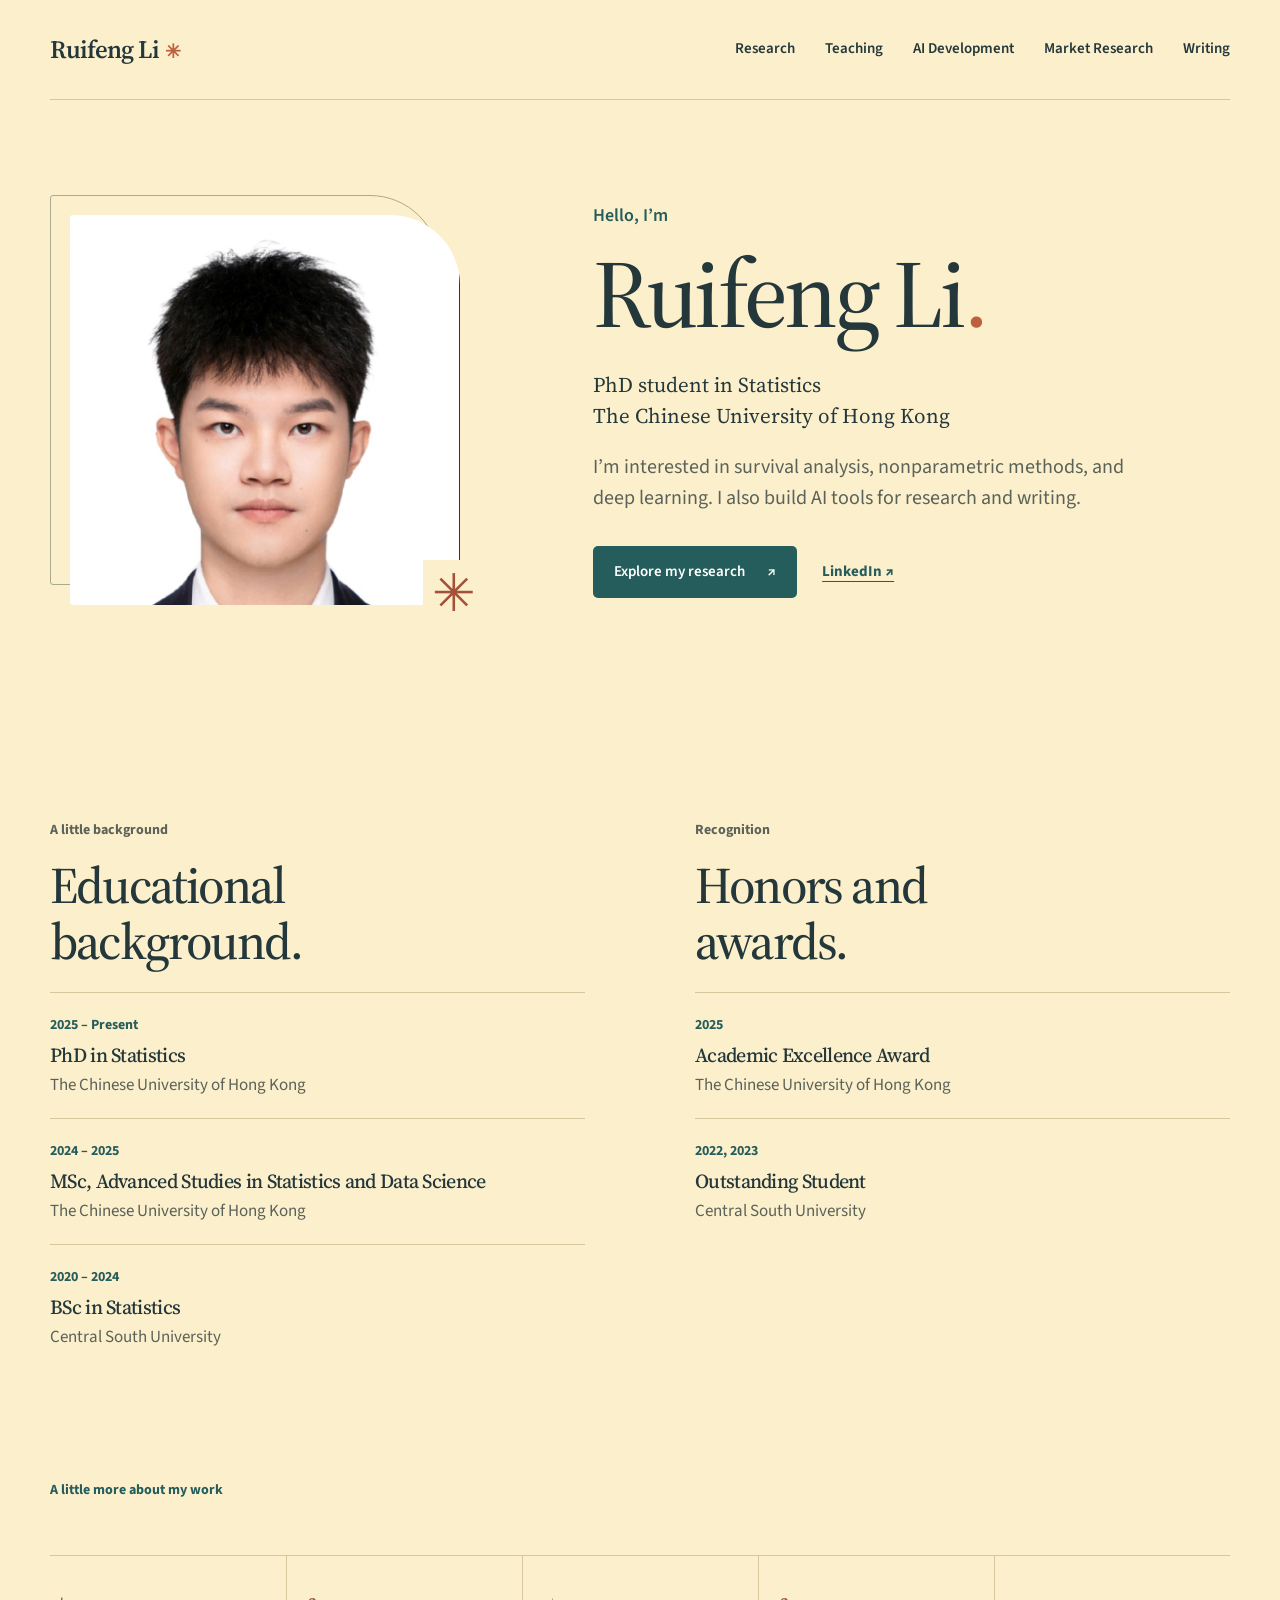
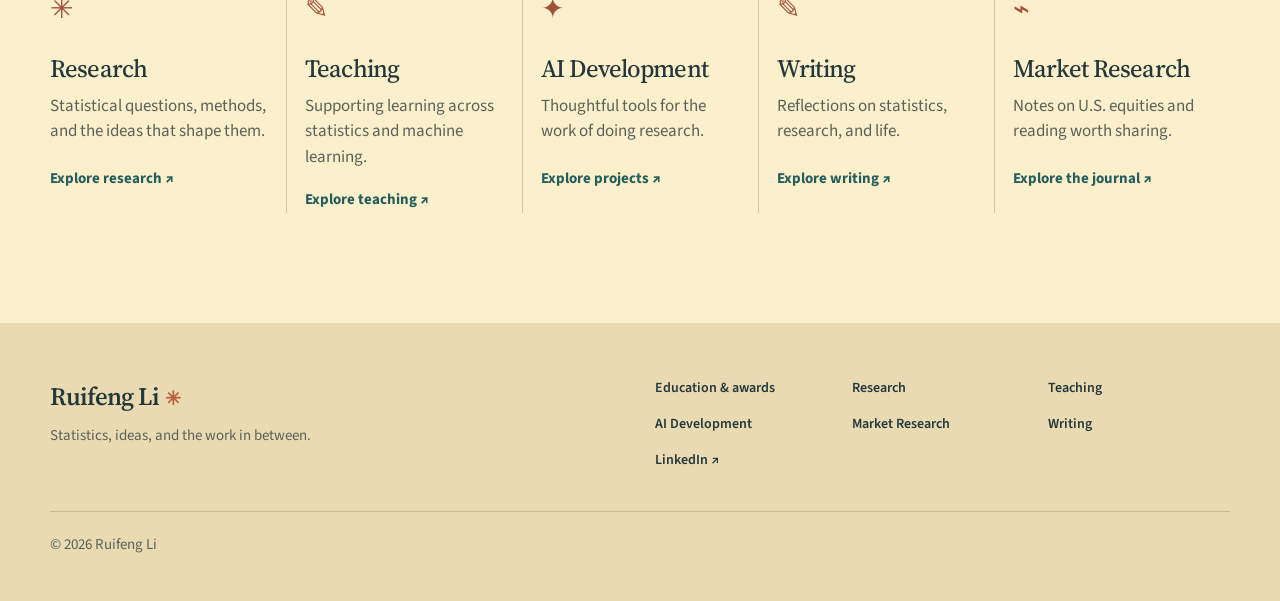
==== index.html @ 7fdffb31 "Publish personal website" ====
<!doctype html><html lang="en"><head><meta charset="utf-8"><meta name="viewport" content="width=device-width,initial-scale=1"><meta name="description" content="Ruifeng Li — statistics research, AI development, teaching, and market research."><title>Home | Ruifeng Li</title><link rel="preconnect" href="https://fonts.googleapis.com"><link rel="preconnect" href="https://fonts.gstatic.com" crossorigin><link href="https://fonts.googleapis.com/css2?family=Source+Sans+3:wght@400;500;600;700&family=Source+Serif+4:opsz,wght@8..60,400;8..60,500;8..60,600&display=swap" rel="stylesheet"><link rel="stylesheet" href="style.css"><script src="app.js" defer></script></head><body><a class="skip" href="#main">Skip to content</a><header class="header wrap"><a class="brand" href="index.html" aria-label="Ruifeng Li, home">Ruifeng Li<span>✳</span></a><button class="menu-toggle" aria-expanded="false" aria-controls="nav">Menu <span>☰</span></button><nav id="nav" aria-label="Main navigation"><a href="research.html">Research</a><a href="teaching.html">Teaching</a><a href="ai-development.html">AI Development</a><a href="market-research.html">Market Research</a><a href="writing.html">Writing</a></nav></header><main id="main"><section class="hero wrap"><div class="portrait-frame"><img src="profile.jpg" alt="Ruifeng Li" class="portrait"><span class="portrait-mark" aria-hidden="true">✳</span></div><div class="intro"><p class="hello">Hello, I’m</p><h1>Ruifeng Li<span class="period">.</span></h1><p class="role">PhD student in Statistics<br>The Chinese University of Hong Kong</p><p class="lede">I’m interested in survival analysis, nonparametric methods, and deep learning. I also build AI tools for research and writing.</p><div class="actions"><a class="button" href="research.html">Explore my research <span>↗</span></a><a class="text-link" href="https://www.linkedin.com/in/ruifeng-li-78461b2b7/">LinkedIn ↗</a></div></div></section>
<section class="wrap closing-grid" id="education"><div><p class="kicker">A little background</p><h2>Educational<br>background.</h2><div class="timeline"><article><span>2025 – Present</span><h3>PhD in Statistics</h3><p>The Chinese University of Hong Kong</p></article><article><span>2024 – 2025</span><h3>MSc, Advanced Studies in Statistics and Data Science</h3><p>The Chinese University of Hong Kong</p></article><article><span>2020 – 2024</span><h3>BSc in Statistics</h3><p>Central South University</p></article></div></div><div><p class="kicker">Recognition</p><h2>Honors and<br>awards.</h2><div class="timeline"><article><span>2025</span><h3>Academic Excellence Award</h3><p>The Chinese University of Hong Kong</p></article><article><span>2022, 2023</span><h3>Outstanding Student</h3><p>Central South University</p></article></div></div></section><section class="pathways wrap"><div class="section-heading"><div><p class="kicker">A little more about my work</p></div></div><div class="paths"><a href="research.html"><span class="path-icon">✳</span><h3>Research</h3><p>Statistical questions, methods, and the ideas that shape them.</p><span class="path-link">Explore research ↗</span></a><a href="teaching.html"><span class="path-icon">✎</span><h3>Teaching</h3><p>Supporting learning across statistics and machine learning.</p><span class="path-link">Explore teaching ↗</span></a><a href="ai-development.html"><span class="path-icon">✦</span><h3>AI Development</h3><p>Thoughtful tools for the work of doing research.</p><span class="path-link">Explore projects ↗</span></a><a href="writing.html"><span class="path-icon">✎</span><h3>Writing</h3><p>Reflections on statistics, research, and life.</p><span class="path-link">Explore writing ↗</span></a><a href="market-research.html"><span class="path-icon">⌁</span><h3>Market Research</h3><p>Notes on U.S. equities and reading worth sharing.</p><span class="path-link">Explore the journal ↗</span></a></div></section>
</main><footer><div class="wrap footer-inner"><div><a class="footer-brand" href="index.html">Ruifeng Li<span>✳</span></a><p>Statistics, ideas, and the work in between.</p></div><div class="footer-links"><a href="index.html#education">Education &amp; awards</a><a href="research.html">Research</a><a href="teaching.html">Teaching</a><a href="ai-development.html">AI Development</a><a href="market-research.html">Market Research</a><a href="writing.html">Writing</a><a href="https://www.linkedin.com/in/ruifeng-li-78461b2b7/">LinkedIn ↗</a></div><p class="copyright">© 2026 Ruifeng Li</p></div></footer></body></html>
---- style.css ----
:root{--bg:#fcefcb;--paper:#fff8e7;--ink:#24383b;--accent:#245d5b;--muted:#5a6259;--line:#d7c79c}*{box-sizing:border-box}html{scroll-behavior:smooth}body{margin:0;background:var(--bg);color:var(--ink);font-family:'Source Sans 3',sans-serif;font-size:17px;line-height:1.5}a{color:inherit}button{font:inherit}h1,h2,h3,p{margin-top:0}h1,h2,h3{font-family:'Source Serif 4',Georgia,serif;font-weight:500;line-height:1.1;letter-spacing:-.035em}h1{font-size:clamp(3.5rem,7.5vw,7.25rem);margin-bottom:24px}h2{font-size:clamp(2.35rem,4vw,4rem);margin-bottom:22px}h3{font-size:1.55rem}.wrap{width:min(1180px,calc(100% - 80px));margin:auto}.skip{position:absolute;top:-100px;left:15px;background:white;padding:10px;z-index:20}.skip:focus{top:10px}:focus-visible{outline:3px solid #245d5b;outline-offset:4px}.header{height:100px;display:flex;align-items:center;justify-content:space-between;border-bottom:1px solid var(--line)}.brand,.footer-brand{font-family:'Source Serif 4',serif;font-size:25px;text-decoration:none;font-weight:600;letter-spacing:-.04em}.brand span,.footer-brand span{color:#bd603e;margin-left:6px;font-family:sans-serif;font-size:19px}.header nav{display:flex;gap:30px;align-items:center}.header nav a{text-decoration:none;font-size:15px;font-weight:600}.header nav a:hover,.header nav a[aria-current]{text-decoration:underline;text-underline-offset:6px}.menu-toggle{display:none}.hero{display:grid;grid-template-columns:1.1fr .8fr;gap:50px;padding-top:95px;padding-bottom:105px;align-items:center}.hello{font-size:18px;color:var(--accent);font-weight:600;margin-bottom:12px}.period{color:#bd603e}.role{font-family:'Source Serif 4',serif;font-size:21px;line-height:1.45}.lede,.page-lede{color:var(--muted);font-size:20px;line-height:1.55;max-width:540px}.actions{display:flex;align-items:center;gap:25px;margin-top:32px}.button{background:var(--accent);color:white;padding:15px 21px;border-radius:5px;text-decoration:none;font-size:15px;font-weight:600;display:inline-flex;align-items:center;gap:22px}.button:hover{background:#173e3d}.text-link,.under-link{color:var(--accent);font-size:15px;font-weight:700;text-decoration:underline;text-underline-offset:5px}.interest{background:#efe1b8;padding:30px 36px 35px;border-radius:3px 42px 3px 3px}.interest-heading{display:flex;justify-content:space-between;align-items:center;color:#596155;font-size:14px;font-weight:600}.asterisk{font-size:35px;color:#a35138}.interest h2{font-size:clamp(2.3rem,3.8vw,3.6rem);margin:35px 0 15px}.interest>p{color:var(--muted);font-size:16px;max-width:280px}.topic-buttons{margin-top:30px;border-top:1px solid #acaa8c}.topic-button{border:0;border-bottom:1px solid #acaa8c;background:transparent;color:var(--ink);width:100%;padding:16px 2px;display:flex;justify-content:space-between;text-align:left;cursor:pointer;font-weight:600}.topic-button:hover,.topic-button[aria-expanded=true]{color:var(--accent)}.topic-button span:last-child{font-size:22px;line-height:1}.topic-panel{grid-column:1/-1;background:var(--paper);padding:36px 42px;border-radius:4px}.topic-panel h2{font-size:2.3rem}.topic-panel h3{font-family:'Source Sans 3',sans-serif;font-weight:700;font-size:16px;letter-spacing:0;margin-top:30px}.topic-panel p{max-width:75ch}.topic-panel ol{list-style:none;padding:0;margin:0}.topic-panel li{padding:14px 0;border-top:1px solid var(--line)}.topic-panel li a{color:var(--accent);font-weight:600}.topic-panel small{color:var(--muted)}.kicker{font-size:14px;font-weight:700;color:var(--accent);margin-bottom:16px}.section-heading{display:flex;justify-content:space-between;align-items:end;gap:40px}.section-heading>p{max-width:340px;color:var(--muted)}.pathways{padding-bottom:110px}.paths{display:grid;grid-template-columns:repeat(3,1fr);gap:0;border-top:1px solid var(--line);margin-top:38px}.paths>a{padding:32px 35px 0 0;text-decoration:none}.paths>a+a{border-left:1px solid var(--line);padding-left:35px}.paths h3{margin-bottom:12px}.paths p{color:var(--muted);max-width:270px;min-height:55px}.path-icon{font-size:28px;color:#a35138;display:block;margin-bottom:25px}.path-link{color:var(--accent);font-weight:700;font-size:15px}.featured{background:#285c59;color:#fff8e7;padding:90px 0}.feature-grid{display:grid;grid-template-columns:1fr .85fr;gap:90px;align-items:center}.featured .kicker{color:#d5dfc1}.featured h2{font-size:clamp(2.4rem,4.3vw,4.2rem)}.feature-intro{max-width:480px;color:#e7eee1;font-size:19px;line-height:1.6}.light-button{background:#fcefcb;color:#24383b;margin-top:20px}.light-button:hover{background:#fff8e7}.paper-preview{background:#fff8e7;color:var(--ink);padding:30px 35px;transform:rotate(2deg);box-shadow:10px 12px 0 #1e4b49}.paper-top{display:flex;justify-content:space-between;font-weight:700;font-size:14px;border-bottom:1px solid var(--line);padding-bottom:16px}.paper-top span:last-child{color:#a35138;font-size:23px}.paper-label{font-size:13px;color:var(--muted);margin:25px 0 8px}.paper-preview ol{padding-left:20px;margin:0}.paper-preview li{padding:8px 0;font-family:'Source Serif 4',serif}.closing-grid,.content-grid,.project-grid{display:grid;grid-template-columns:1fr 1fr;gap:110px;padding-top:110px;padding-bottom:110px}.closing-grid p,.content-grid p,.project-grid p{color:var(--muted);max-width:500px}.teaching-preview{border-left:1px solid var(--line);padding-left:55px;align-self:center}.small-label{font-size:14px;color:var(--accent);font-weight:700}.teaching-preview h3{font-size:2.2rem;margin:22px 0}.page-hero{padding-top:100px;padding-bottom:75px;border-bottom:1px solid var(--line)}.page-hero h1{font-size:clamp(3.4rem,6.4vw,6rem)}.page-lede{max-width:650px}.content-grid h2,.project-grid h2,.simple-section h2,.market-note h2{font-size:2.7rem}.timeline article{border-top:1px solid var(--line);padding:19px 0}.timeline span,.course-code{font-size:14px;color:var(--accent);font-weight:700}.timeline h3{font-size:1.25rem;margin:7px 0}.timeline p{margin:0}.research-topics,.simple-section{padding-top:75px;padding-bottom:75px}.research-topics .topic-buttons{max-width:750px}.research-topics .topic-panel{margin-top:35px}.simple-section>p{max-width:650px;color:var(--muted)}.course-list{border-top:1px solid var(--line);margin-top:35px}.course{display:grid;grid-template-columns:180px 1fr;gap:25px;padding:24px 0;border-bottom:1px solid var(--line)}.course h3{font-size:1.35rem;margin-bottom:6px}.course p{margin:0;color:var(--muted)}.workflow-box{background:var(--paper);padding:34px}.workflow{margin-top:20px}.workflow details{border-top:1px solid var(--line);padding:16px 0}.workflow summary{list-style:none;cursor:pointer;font-weight:700}.workflow summary::-webkit-details-marker{display:none}.workflow summary:after{content:'+';float:right}.workflow details[open] summary:after{content:'−'}.workflow summary span{font-family:'Source Serif 4',serif;color:#a35138;margin-right:18px}.workflow details p{padding:12px 0 0 40px;margin:0}.market-note{display:flex;align-items:start;gap:45px;padding-top:90px;padding-bottom:120px}.market-note p{color:var(--muted)}.market-symbol{font-size:70px;line-height:1;color:#a35138}.market-tags{display:flex;gap:12px;margin-top:32px}.market-tags span{border:1px solid #9eaa91;border-radius:30px;padding:7px 14px;font-size:14px}footer{background:#e9dab1;padding:55px 0 30px}.footer-inner{display:grid;grid-template-columns:1fr 1fr;gap:30px}.footer-inner p{font-size:15px;color:var(--muted);margin-top:10px}.footer-links{display:grid;grid-template-columns:repeat(3,1fr);gap:15px}.footer-links a{font-size:14px;text-decoration:none;font-weight:600}.copyright{grid-column:1/-1;border-top:1px solid #cbbb92;padding-top:22px}.menu-toggle{border:0;background:none;color:var(--ink);font-weight:700}@media(max-width:800px){.wrap{width:min(100% - 40px,650px)}.header{height:76px;position:relative}.menu-toggle{display:block}.header nav{display:none;position:absolute;z-index:5;top:75px;left:-20px;right:-20px;background:var(--paper);padding:20px;box-shadow:0 10px 20px #24383b22;flex-direction:column;align-items:flex-start;gap:18px}.header nav.open{display:flex}.hero{grid-template-columns:1fr;gap:45px;padding-top:65px;padding-bottom:75px}.interest{padding:28px}.interest h2{margin-top:25px}.topic-panel{padding:25px 23px}.section-heading{display:block}.paths{grid-template-columns:1fr}.paths>a,.paths>a+a{border-left:0;border-bottom:1px solid var(--line);padding:24px 0}.paths p{min-height:0}.path-icon{margin-bottom:12px}.feature-grid,.closing-grid,.content-grid,.project-grid{grid-template-columns:1fr;gap:45px}.feature-grid{gap:55px}.featured{padding:70px 0}.closing-grid,.content-grid,.project-grid{padding-top:75px;padding-bottom:75px}.teaching-preview{padding-left:0;border-left:0;border-top:1px solid var(--line);padding-top:35px}.page-hero{padding:65px 0 50px}.course{grid-template-columns:1fr;gap:8px}.footer-inner{grid-template-columns:1fr}.footer-links{grid-template-columns:repeat(2,1fr)}.copyright{grid-column:auto}.market-note{gap:20px}.market-symbol{font-size:48px}}@media(prefers-reduced-motion:reduce){html{scroll-behavior:auto}*{animation-duration:.01ms!important;transition-duration:.01ms!important}}

.hero{grid-template-columns:.8fr 1.1fr;gap:80px}.portrait-frame{position:relative;max-width:410px;padding:20px 0 0 20px}.portrait{display:block;width:100%;aspect-ratio:1;object-fit:cover;border-radius:3px 70px 3px 3px}.portrait-frame:before{content:"";position:absolute;inset:0 20px 20px 0;border:1px solid #acaa8c;border-radius:3px 70px 3px 3px;z-index:-1}.portrait-mark{position:absolute;bottom:-25px;right:-25px;background:#fcefcb;color:#a35138;font-size:52px;line-height:1;padding:9px}.paths{grid-template-columns:repeat(4,1fr)}.research-topics .topic-panel{margin:0}.topic-button[aria-expanded=true] span:last-child{transform:rotate(45deg)}.reading-note{font-size:15px;color:#5a6259;margin-top:4px}@media(max-width:800px){.hero{grid-template-columns:1fr;gap:45px}.portrait-frame{max-width:320px}.paths{grid-template-columns:1fr}}


.research-heading p{color:var(--muted);margin-top:-10px}.disclosure-button{display:flex;justify-content:space-between;gap:20px;align-items:center;width:100%;border:0;background:none;color:inherit;text-align:left;font:inherit;cursor:pointer;padding:0}.disclosure-button>span:last-child{color:var(--accent)}.workflow-step{border-top:1px solid var(--line);padding:16px 0}.workflow-step .disclosure-button{font-weight:700}.workflow-step .disclosure-panel p{margin:0;padding:12px 0 0 40px}.course h3 .disclosure-button{font-family:inherit;font-size:inherit;letter-spacing:inherit;line-height:inherit}.disclosure-panel h4{font-size:15px;color:var(--accent);margin:22px 0 8px}.material-list{list-style:none;padding:0;margin:0}.material-list li{padding:8px 0;border-bottom:1px solid var(--line)}.material-list a{color:var(--accent);font-weight:600}.material-download{font-size:14px;margin-left:12px}.document-page{padding:70px 0}.document-page h1{font-size:clamp(2.5rem,5vw,4.5rem);margin:24px 0}.document-actions{display:flex;align-items:center;gap:20px;margin:28px 0}.pdf-viewer{display:block;width:100%;height:85vh;border:1px solid var(--line);background:white}.extracted-text{margin-top:25px}.extracted-text summary{cursor:pointer;font-weight:700}.extracted-text pre{white-space:pre-wrap;overflow-wrap:anywhere;background:var(--paper);padding:24px;font:15px/1.6 monospace}.project-upcoming{border-top:1px solid var(--line)}


.document-pages{max-width:900px;margin:0 auto}.document-pages img{display:block;width:100%;height:auto;margin:0 0 20px;background:#fff;box-shadow:0 2px 10px #24383b20}.document-actions{flex-wrap:wrap}


.course-link{text-decoration:underline;text-decoration-thickness:1px;text-underline-offset:5px}.material-list li span{display:inline}.material-download{white-space:nowrap}


.research-heading h1{font-size:clamp(2.35rem,4vw,4rem);margin-bottom:22px}


.paths{grid-template-columns:repeat(5,1fr)}.paths>a,.paths>a+a{padding-right:18px}.paths>a+a{padding-left:18px}.writing-page h1{font-size:clamp(3rem,6vw,5rem)}.writing-list{max-width:850px;padding-left:1.3rem;margin:45px 0}.writing-list>li{padding:20px 0;border-top:1px solid var(--line)}.writing-list>li::marker{color:var(--accent)}.writing-button{font-family:"Source Serif 4",serif;font-size:1.3rem;font-weight:500}.writing-title{text-decoration:underline;text-underline-offset:5px}.writing-entry time{display:block;color:var(--muted);font-size:15px;margin-top:8px}.writing-entry .disclosure-panel p{color:var(--muted);margin:20px 0 12px}.writing-entry .disclosure-panel a{display:inline-block;margin-bottom:10px}@media(max-width:800px){.paths{grid-template-columns:1fr}.paths>a,.paths>a+a{padding:24px 0}}


.compact-intro{padding-top:70px;padding-bottom:36px;font-size:16px;line-height:1.6}.compact-intro h1{display:inline;font-family:inherit;font-size:16px;letter-spacing:normal;font-weight:700;color:var(--accent)}.compact-intro p{display:inline;color:var(--muted)}.project-grid .skill-title,.project-upcoming .skill-title,.market-columns .skill-title{font-size:clamp(1.4rem,2.25vw,1.9rem)}


.market-columns{display:grid;grid-template-columns:1fr 1fr;gap:clamp(2rem,6vw,6rem)}.market-columns .skill-title{margin-top:0}.curated-reading{min-width:0}.reading-entry{padding:2.5rem 0;border-bottom:1px solid var(--line, #c9c5ab)}.reading-entry h3{font-size:clamp(1.4rem,2.3vw,1.9rem);line-height:1.25;margin:.8rem 0 1rem}.reading-entry ul{padding-left:1.25rem;line-height:1.65}.reading-entry li+li{margin-top:.6rem}

@media (max-width: 700px){.market-columns{grid-template-columns:1fr;gap:3rem}}
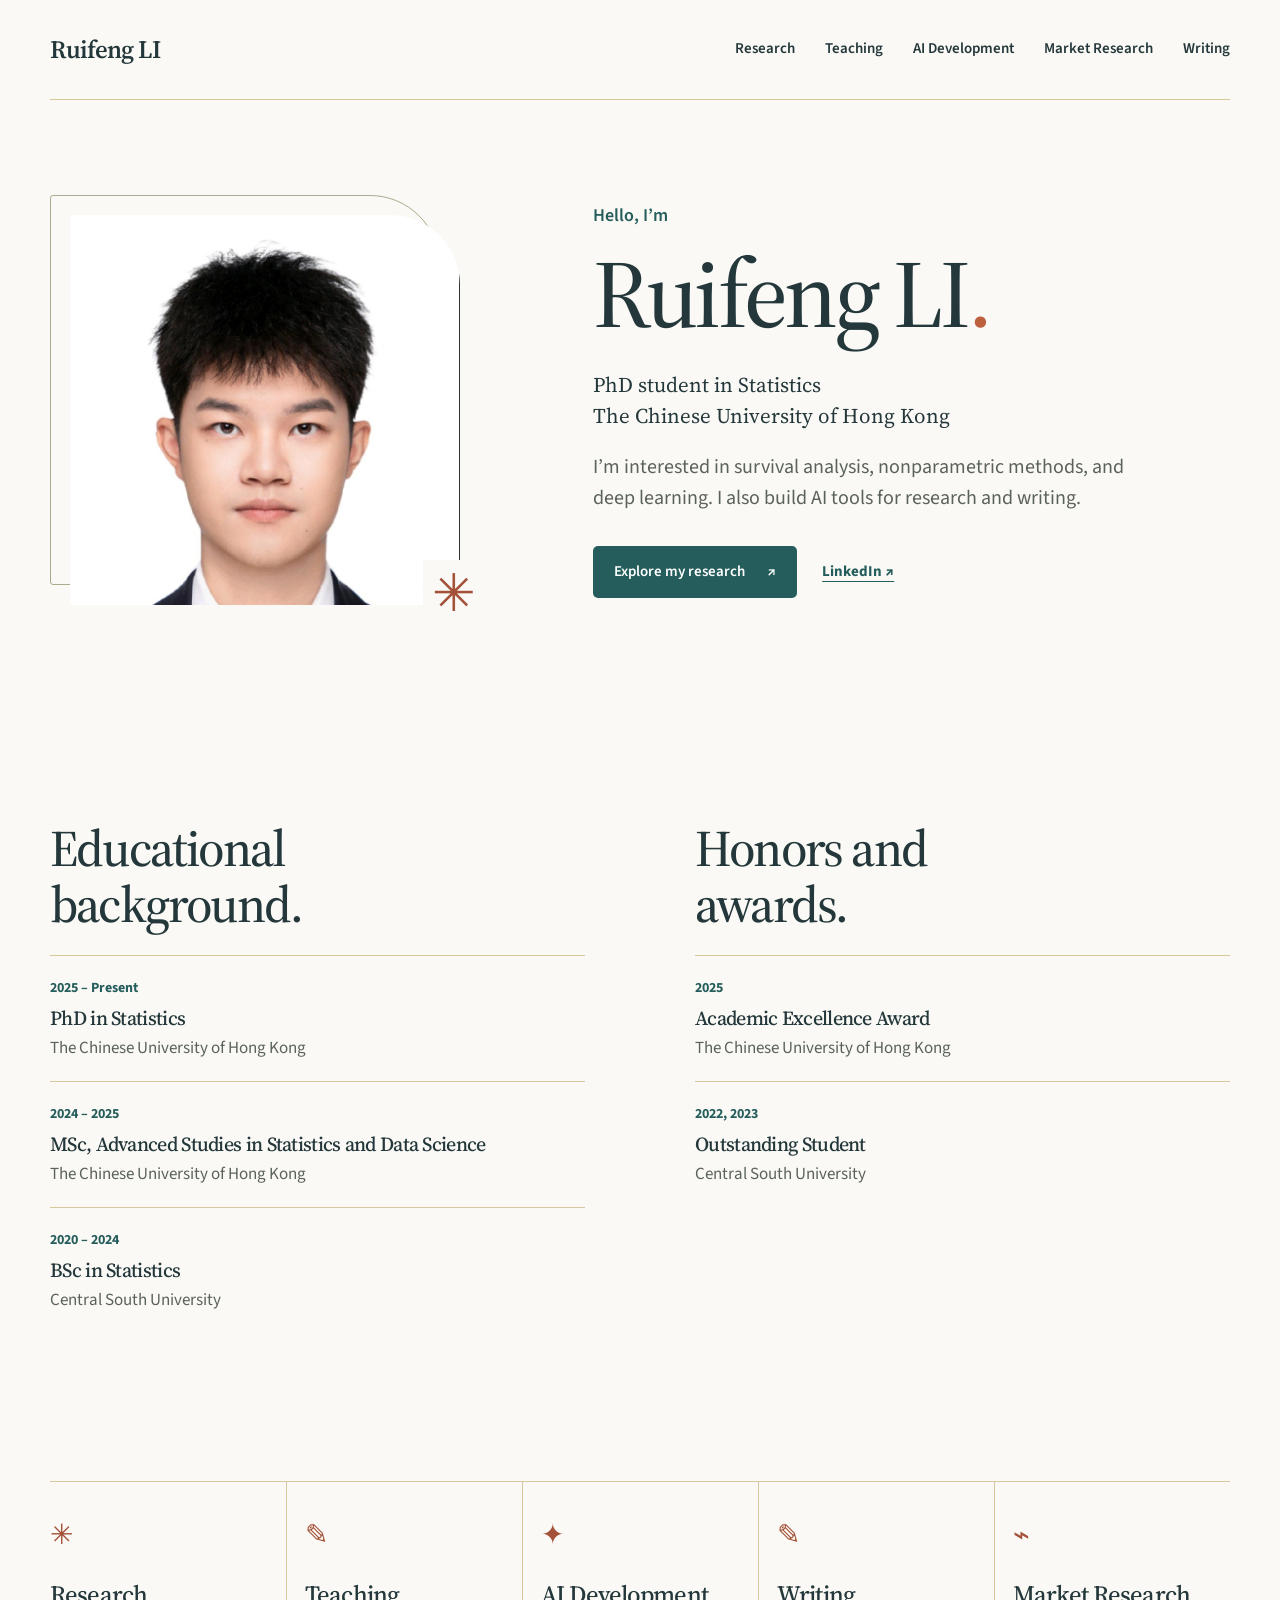
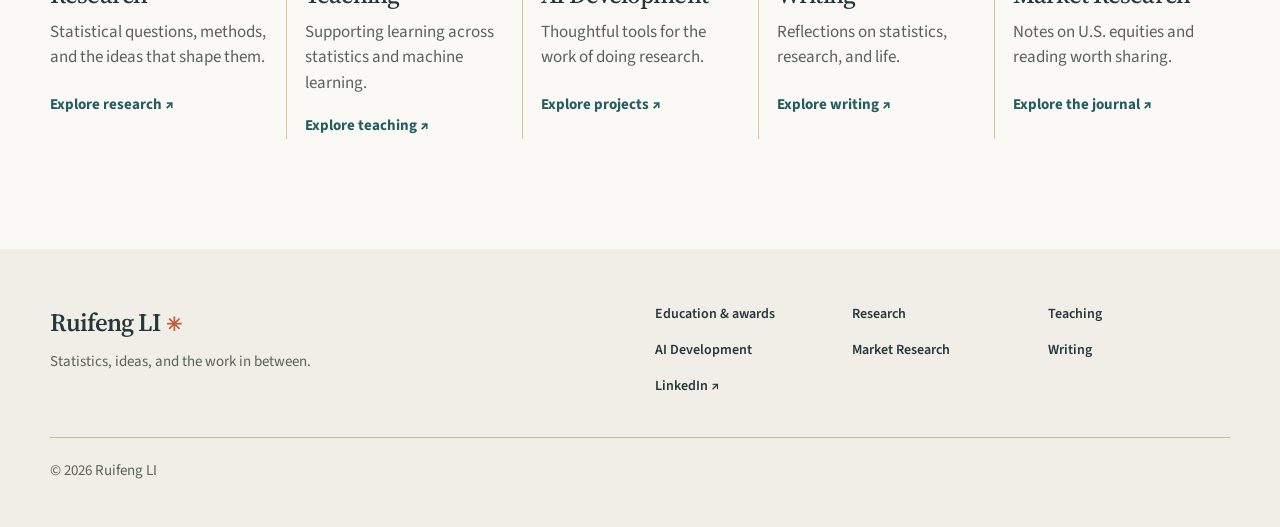
==== commit 860ca7d1: "Refine homepage typography and name" ====
--- a/index.html
+++ b/index.html
@@ -1,3 +1,3 @@
-<!doctype html><html lang="en"><head><meta charset="utf-8"><meta name="viewport" content="width=device-width,initial-scale=1"><meta name="description" content="Ruifeng Li — statistics research, AI development, teaching, and market research."><title>Home | Ruifeng Li</title><link rel="preconnect" href="https://fonts.googleapis.com"><link rel="preconnect" href="https://fonts.gstatic.com" crossorigin><link href="https://fonts.googleapis.com/css2?family=Source+Sans+3:wght@400;500;600;700&family=Source+Serif+4:opsz,wght@8..60,400;8..60,500;8..60,600&display=swap" rel="stylesheet"><link rel="stylesheet" href="style.css"><script src="app.js" defer></script></head><body><a class="skip" href="#main">Skip to content</a><header class="header wrap"><a class="brand" href="index.html" aria-label="Ruifeng Li, home">Ruifeng Li<span>✳</span></a><button class="menu-toggle" aria-expanded="false" aria-controls="nav">Menu <span>☰</span></button><nav id="nav" aria-label="Main navigation"><a href="research.html">Research</a><a href="teaching.html">Teaching</a><a href="ai-development.html">AI Development</a><a href="market-research.html">Market Research</a><a href="writing.html">Writing</a></nav></header><main id="main"><section class="hero wrap"><div class="portrait-frame"><img src="profile.jpg" alt="Ruifeng Li" class="portrait"><span class="portrait-mark" aria-hidden="true">✳</span></div><div class="intro"><p class="hello">Hello, I’m</p><h1>Ruifeng Li<span class="period">.</span></h1><p class="role">PhD student in Statistics<br>The Chinese University of Hong Kong</p><p class="lede">I’m interested in survival analysis, nonparametric methods, and deep learning. I also build AI tools for research and writing.</p><div class="actions"><a class="button" href="research.html">Explore my research <span>↗</span></a><a class="text-link" href="https://www.linkedin.com/in/ruifeng-li-78461b2b7/">LinkedIn ↗</a></div></div></section>
-<section class="wrap closing-grid" id="education"><div><p class="kicker">A little background</p><h2>Educational<br>background.</h2><div class="timeline"><article><span>2025 – Present</span><h3>PhD in Statistics</h3><p>The Chinese University of Hong Kong</p></article><article><span>2024 – 2025</span><h3>MSc, Advanced Studies in Statistics and Data Science</h3><p>The Chinese University of Hong Kong</p></article><article><span>2020 – 2024</span><h3>BSc in Statistics</h3><p>Central South University</p></article></div></div><div><p class="kicker">Recognition</p><h2>Honors and<br>awards.</h2><div class="timeline"><article><span>2025</span><h3>Academic Excellence Award</h3><p>The Chinese University of Hong Kong</p></article><article><span>2022, 2023</span><h3>Outstanding Student</h3><p>Central South University</p></article></div></div></section><section class="pathways wrap"><div class="section-heading"><div><p class="kicker">A little more about my work</p></div></div><div class="paths"><a href="research.html"><span class="path-icon">✳</span><h3>Research</h3><p>Statistical questions, methods, and the ideas that shape them.</p><span class="path-link">Explore research ↗</span></a><a href="teaching.html"><span class="path-icon">✎</span><h3>Teaching</h3><p>Supporting learning across statistics and machine learning.</p><span class="path-link">Explore teaching ↗</span></a><a href="ai-development.html"><span class="path-icon">✦</span><h3>AI Development</h3><p>Thoughtful tools for the work of doing research.</p><span class="path-link">Explore projects ↗</span></a><a href="writing.html"><span class="path-icon">✎</span><h3>Writing</h3><p>Reflections on statistics, research, and life.</p><span class="path-link">Explore writing ↗</span></a><a href="market-research.html"><span class="path-icon">⌁</span><h3>Market Research</h3><p>Notes on U.S. equities and reading worth sharing.</p><span class="path-link">Explore the journal ↗</span></a></div></section>
-</main><footer><div class="wrap footer-inner"><div><a class="footer-brand" href="index.html">Ruifeng Li<span>✳</span></a><p>Statistics, ideas, and the work in between.</p></div><div class="footer-links"><a href="index.html#education">Education &amp; awards</a><a href="research.html">Research</a><a href="teaching.html">Teaching</a><a href="ai-development.html">AI Development</a><a href="market-research.html">Market Research</a><a href="writing.html">Writing</a><a href="https://www.linkedin.com/in/ruifeng-li-78461b2b7/">LinkedIn ↗</a></div><p class="copyright">© 2026 Ruifeng Li</p></div></footer></body></html>+<!doctype html><html lang="en"><head><meta charset="utf-8"><meta name="viewport" content="width=device-width,initial-scale=1"><meta name="description" content="Ruifeng LI — statistics research, AI development, teaching, and market research."><title>Home | Ruifeng LI</title><link rel="preconnect" href="https://fonts.googleapis.com"><link rel="preconnect" href="https://fonts.gstatic.com" crossorigin><link href="https://fonts.googleapis.com/css2?family=Source+Sans+3:wght@400;500;600;700&family=Source+Serif+4:opsz,wght@8..60,400;8..60,500;8..60,600&display=swap" rel="stylesheet"><link rel="stylesheet" href="style.css"><script src="app.js" defer></script></head><body><a class="skip" href="#main">Skip to content</a><header class="header wrap"><a class="brand" href="index.html" aria-label="Ruifeng LI, home">Ruifeng LI</a><button class="menu-toggle" aria-expanded="false" aria-controls="nav">Menu <span>☰</span></button><nav id="nav" aria-label="Main navigation"><a href="research.html">Research</a><a href="teaching.html">Teaching</a><a href="ai-development.html">AI Development</a><a href="market-research.html">Market Research</a><a href="writing.html">Writing</a></nav></header><main id="main"><section class="hero wrap"><div class="portrait-frame"><img src="profile.jpg" alt="Ruifeng LI" class="portrait"><span class="portrait-mark" aria-hidden="true">✳</span></div><div class="intro"><p class="hello">Hello, I’m</p><h1>Ruifeng LI<span class="period">.</span></h1><p class="role">PhD student in Statistics<br>The Chinese University of Hong Kong</p><p class="lede">I’m interested in survival analysis, nonparametric methods, and deep learning. I also build AI tools for research and writing.</p><div class="actions"><a class="button" href="research.html">Explore my research <span>↗</span></a><a class="text-link" href="https://www.linkedin.com/in/ruifeng-li-78461b2b7/">LinkedIn ↗</a></div></div></section>
+<section class="wrap closing-grid" id="education"><div><h2>Educational<br>background.</h2><div class="timeline"><article><span>2025 – Present</span><h3>PhD in Statistics</h3><p>The Chinese University of Hong Kong</p></article><article><span>2024 – 2025</span><h3>MSc, Advanced Studies in Statistics and Data Science</h3><p>The Chinese University of Hong Kong</p></article><article><span>2020 – 2024</span><h3>BSc in Statistics</h3><p>Central South University</p></article></div></div><div><h2>Honors and<br>awards.</h2><div class="timeline"><article><span>2025</span><h3>Academic Excellence Award</h3><p>The Chinese University of Hong Kong</p></article><article><span>2022, 2023</span><h3>Outstanding Student</h3><p>Central South University</p></article></div></div></section><section class="pathways wrap"><div class="section-heading"><div></div></div><div class="paths"><a href="research.html"><span class="path-icon">✳</span><h3>Research</h3><p>Statistical questions, methods, and the ideas that shape them.</p><span class="path-link">Explore research ↗</span></a><a href="teaching.html"><span class="path-icon">✎</span><h3>Teaching</h3><p>Supporting learning across statistics and machine learning.</p><span class="path-link">Explore teaching ↗</span></a><a href="ai-development.html"><span class="path-icon">✦</span><h3>AI Development</h3><p>Thoughtful tools for the work of doing research.</p><span class="path-link">Explore projects ↗</span></a><a href="writing.html"><span class="path-icon">✎</span><h3>Writing</h3><p>Reflections on statistics, research, and life.</p><span class="path-link">Explore writing ↗</span></a><a href="market-research.html"><span class="path-icon">⌁</span><h3>Market Research</h3><p>Notes on U.S. equities and reading worth sharing.</p><span class="path-link">Explore the journal ↗</span></a></div></section>
+</main><footer><div class="wrap footer-inner"><div><a class="footer-brand" href="index.html">Ruifeng LI<span>✳</span></a><p>Statistics, ideas, and the work in between.</p></div><div class="footer-links"><a href="index.html#education">Education &amp; awards</a><a href="research.html">Research</a><a href="teaching.html">Teaching</a><a href="ai-development.html">AI Development</a><a href="market-research.html">Market Research</a><a href="writing.html">Writing</a><a href="https://www.linkedin.com/in/ruifeng-li-78461b2b7/">LinkedIn ↗</a></div><p class="copyright">© 2026 Ruifeng LI</p></div></footer></body></html>
--- a/style.css
+++ b/style.css
@@ -1,6 +1,6 @@
-:root{--bg:#fcefcb;--paper:#fff8e7;--ink:#24383b;--accent:#245d5b;--muted:#5a6259;--line:#d7c79c}*{box-sizing:border-box}html{scroll-behavior:smooth}body{margin:0;background:var(--bg);color:var(--ink);font-family:'Source Sans 3',sans-serif;font-size:17px;line-height:1.5}a{color:inherit}button{font:inherit}h1,h2,h3,p{margin-top:0}h1,h2,h3{font-family:'Source Serif 4',Georgia,serif;font-weight:500;line-height:1.1;letter-spacing:-.035em}h1{font-size:clamp(3.5rem,7.5vw,7.25rem);margin-bottom:24px}h2{font-size:clamp(2.35rem,4vw,4rem);margin-bottom:22px}h3{font-size:1.55rem}.wrap{width:min(1180px,calc(100% - 80px));margin:auto}.skip{position:absolute;top:-100px;left:15px;background:white;padding:10px;z-index:20}.skip:focus{top:10px}:focus-visible{outline:3px solid #245d5b;outline-offset:4px}.header{height:100px;display:flex;align-items:center;justify-content:space-between;border-bottom:1px solid var(--line)}.brand,.footer-brand{font-family:'Source Serif 4',serif;font-size:25px;text-decoration:none;font-weight:600;letter-spacing:-.04em}.brand span,.footer-brand span{color:#bd603e;margin-left:6px;font-family:sans-serif;font-size:19px}.header nav{display:flex;gap:30px;align-items:center}.header nav a{text-decoration:none;font-size:15px;font-weight:600}.header nav a:hover,.header nav a[aria-current]{text-decoration:underline;text-underline-offset:6px}.menu-toggle{display:none}.hero{display:grid;grid-template-columns:1.1fr .8fr;gap:50px;padding-top:95px;padding-bottom:105px;align-items:center}.hello{font-size:18px;color:var(--accent);font-weight:600;margin-bottom:12px}.period{color:#bd603e}.role{font-family:'Source Serif 4',serif;font-size:21px;line-height:1.45}.lede,.page-lede{color:var(--muted);font-size:20px;line-height:1.55;max-width:540px}.actions{display:flex;align-items:center;gap:25px;margin-top:32px}.button{background:var(--accent);color:white;padding:15px 21px;border-radius:5px;text-decoration:none;font-size:15px;font-weight:600;display:inline-flex;align-items:center;gap:22px}.button:hover{background:#173e3d}.text-link,.under-link{color:var(--accent);font-size:15px;font-weight:700;text-decoration:underline;text-underline-offset:5px}.interest{background:#efe1b8;padding:30px 36px 35px;border-radius:3px 42px 3px 3px}.interest-heading{display:flex;justify-content:space-between;align-items:center;color:#596155;font-size:14px;font-weight:600}.asterisk{font-size:35px;color:#a35138}.interest h2{font-size:clamp(2.3rem,3.8vw,3.6rem);margin:35px 0 15px}.interest>p{color:var(--muted);font-size:16px;max-width:280px}.topic-buttons{margin-top:30px;border-top:1px solid #acaa8c}.topic-button{border:0;border-bottom:1px solid #acaa8c;background:transparent;color:var(--ink);width:100%;padding:16px 2px;display:flex;justify-content:space-between;text-align:left;cursor:pointer;font-weight:600}.topic-button:hover,.topic-button[aria-expanded=true]{color:var(--accent)}.topic-button span:last-child{font-size:22px;line-height:1}.topic-panel{grid-column:1/-1;background:var(--paper);padding:36px 42px;border-radius:4px}.topic-panel h2{font-size:2.3rem}.topic-panel h3{font-family:'Source Sans 3',sans-serif;font-weight:700;font-size:16px;letter-spacing:0;margin-top:30px}.topic-panel p{max-width:75ch}.topic-panel ol{list-style:none;padding:0;margin:0}.topic-panel li{padding:14px 0;border-top:1px solid var(--line)}.topic-panel li a{color:var(--accent);font-weight:600}.topic-panel small{color:var(--muted)}.kicker{font-size:14px;font-weight:700;color:var(--accent);margin-bottom:16px}.section-heading{display:flex;justify-content:space-between;align-items:end;gap:40px}.section-heading>p{max-width:340px;color:var(--muted)}.pathways{padding-bottom:110px}.paths{display:grid;grid-template-columns:repeat(3,1fr);gap:0;border-top:1px solid var(--line);margin-top:38px}.paths>a{padding:32px 35px 0 0;text-decoration:none}.paths>a+a{border-left:1px solid var(--line);padding-left:35px}.paths h3{margin-bottom:12px}.paths p{color:var(--muted);max-width:270px;min-height:55px}.path-icon{font-size:28px;color:#a35138;display:block;margin-bottom:25px}.path-link{color:var(--accent);font-weight:700;font-size:15px}.featured{background:#285c59;color:#fff8e7;padding:90px 0}.feature-grid{display:grid;grid-template-columns:1fr .85fr;gap:90px;align-items:center}.featured .kicker{color:#d5dfc1}.featured h2{font-size:clamp(2.4rem,4.3vw,4.2rem)}.feature-intro{max-width:480px;color:#e7eee1;font-size:19px;line-height:1.6}.light-button{background:#fcefcb;color:#24383b;margin-top:20px}.light-button:hover{background:#fff8e7}.paper-preview{background:#fff8e7;color:var(--ink);padding:30px 35px;transform:rotate(2deg);box-shadow:10px 12px 0 #1e4b49}.paper-top{display:flex;justify-content:space-between;font-weight:700;font-size:14px;border-bottom:1px solid var(--line);padding-bottom:16px}.paper-top span:last-child{color:#a35138;font-size:23px}.paper-label{font-size:13px;color:var(--muted);margin:25px 0 8px}.paper-preview ol{padding-left:20px;margin:0}.paper-preview li{padding:8px 0;font-family:'Source Serif 4',serif}.closing-grid,.content-grid,.project-grid{display:grid;grid-template-columns:1fr 1fr;gap:110px;padding-top:110px;padding-bottom:110px}.closing-grid p,.content-grid p,.project-grid p{color:var(--muted);max-width:500px}.teaching-preview{border-left:1px solid var(--line);padding-left:55px;align-self:center}.small-label{font-size:14px;color:var(--accent);font-weight:700}.teaching-preview h3{font-size:2.2rem;margin:22px 0}.page-hero{padding-top:100px;padding-bottom:75px;border-bottom:1px solid var(--line)}.page-hero h1{font-size:clamp(3.4rem,6.4vw,6rem)}.page-lede{max-width:650px}.content-grid h2,.project-grid h2,.simple-section h2,.market-note h2{font-size:2.7rem}.timeline article{border-top:1px solid var(--line);padding:19px 0}.timeline span,.course-code{font-size:14px;color:var(--accent);font-weight:700}.timeline h3{font-size:1.25rem;margin:7px 0}.timeline p{margin:0}.research-topics,.simple-section{padding-top:75px;padding-bottom:75px}.research-topics .topic-buttons{max-width:750px}.research-topics .topic-panel{margin-top:35px}.simple-section>p{max-width:650px;color:var(--muted)}.course-list{border-top:1px solid var(--line);margin-top:35px}.course{display:grid;grid-template-columns:180px 1fr;gap:25px;padding:24px 0;border-bottom:1px solid var(--line)}.course h3{font-size:1.35rem;margin-bottom:6px}.course p{margin:0;color:var(--muted)}.workflow-box{background:var(--paper);padding:34px}.workflow{margin-top:20px}.workflow details{border-top:1px solid var(--line);padding:16px 0}.workflow summary{list-style:none;cursor:pointer;font-weight:700}.workflow summary::-webkit-details-marker{display:none}.workflow summary:after{content:'+';float:right}.workflow details[open] summary:after{content:'−'}.workflow summary span{font-family:'Source Serif 4',serif;color:#a35138;margin-right:18px}.workflow details p{padding:12px 0 0 40px;margin:0}.market-note{display:flex;align-items:start;gap:45px;padding-top:90px;padding-bottom:120px}.market-note p{color:var(--muted)}.market-symbol{font-size:70px;line-height:1;color:#a35138}.market-tags{display:flex;gap:12px;margin-top:32px}.market-tags span{border:1px solid #9eaa91;border-radius:30px;padding:7px 14px;font-size:14px}footer{background:#e9dab1;padding:55px 0 30px}.footer-inner{display:grid;grid-template-columns:1fr 1fr;gap:30px}.footer-inner p{font-size:15px;color:var(--muted);margin-top:10px}.footer-links{display:grid;grid-template-columns:repeat(3,1fr);gap:15px}.footer-links a{font-size:14px;text-decoration:none;font-weight:600}.copyright{grid-column:1/-1;border-top:1px solid #cbbb92;padding-top:22px}.menu-toggle{border:0;background:none;color:var(--ink);font-weight:700}@media(max-width:800px){.wrap{width:min(100% - 40px,650px)}.header{height:76px;position:relative}.menu-toggle{display:block}.header nav{display:none;position:absolute;z-index:5;top:75px;left:-20px;right:-20px;background:var(--paper);padding:20px;box-shadow:0 10px 20px #24383b22;flex-direction:column;align-items:flex-start;gap:18px}.header nav.open{display:flex}.hero{grid-template-columns:1fr;gap:45px;padding-top:65px;padding-bottom:75px}.interest{padding:28px}.interest h2{margin-top:25px}.topic-panel{padding:25px 23px}.section-heading{display:block}.paths{grid-template-columns:1fr}.paths>a,.paths>a+a{border-left:0;border-bottom:1px solid var(--line);padding:24px 0}.paths p{min-height:0}.path-icon{margin-bottom:12px}.feature-grid,.closing-grid,.content-grid,.project-grid{grid-template-columns:1fr;gap:45px}.feature-grid{gap:55px}.featured{padding:70px 0}.closing-grid,.content-grid,.project-grid{padding-top:75px;padding-bottom:75px}.teaching-preview{padding-left:0;border-left:0;border-top:1px solid var(--line);padding-top:35px}.page-hero{padding:65px 0 50px}.course{grid-template-columns:1fr;gap:8px}.footer-inner{grid-template-columns:1fr}.footer-links{grid-template-columns:repeat(2,1fr)}.copyright{grid-column:auto}.market-note{gap:20px}.market-symbol{font-size:48px}}@media(prefers-reduced-motion:reduce){html{scroll-behavior:auto}*{animation-duration:.01ms!important;transition-duration:.01ms!important}}
+:root{--bg:#faf9f5;--paper:#fff8e7;--ink:#24383b;--accent:#245d5b;--muted:#5a6259;--line:#d7c79c}*{box-sizing:border-box}html{scroll-behavior:smooth}body{margin:0;background:var(--bg);color:var(--ink);font-family:'Source Sans 3',sans-serif;font-size:17px;line-height:1.5}a{color:inherit}button{font:inherit}h1,h2,h3,p{margin-top:0}h1,h2,h3{font-family:'Source Serif 4',Georgia,serif;font-weight:500;line-height:1.1;letter-spacing:-.035em}h1{font-size:clamp(3.5rem,7.5vw,7.25rem);margin-bottom:24px}h2{font-size:clamp(2.35rem,4vw,4rem);margin-bottom:22px}h3{font-size:1.55rem}.wrap{width:min(1180px,calc(100% - 80px));margin:auto}.skip{position:absolute;top:-100px;left:15px;background:white;padding:10px;z-index:20}.skip:focus{top:10px}:focus-visible{outline:3px solid #245d5b;outline-offset:4px}.header{height:100px;display:flex;align-items:center;justify-content:space-between;border-bottom:1px solid var(--line)}.brand,.footer-brand{font-family:'Source Serif 4',serif;font-size:25px;text-decoration:none;font-weight:600;letter-spacing:-.04em}.brand span,.footer-brand span{color:#bd603e;margin-left:6px;font-family:sans-serif;font-size:19px}.header nav{display:flex;gap:30px;align-items:center}.header nav a{text-decoration:none;font-size:15px;font-weight:600}.header nav a:hover,.header nav a[aria-current]{text-decoration:underline;text-underline-offset:6px}.menu-toggle{display:none}.hero{display:grid;grid-template-columns:1.1fr .8fr;gap:50px;padding-top:95px;padding-bottom:105px;align-items:center}.hello{font-size:18px;color:var(--accent);font-weight:600;margin-bottom:12px}.period{color:#bd603e}.role{font-family:'Source Serif 4',serif;font-size:21px;line-height:1.45}.lede,.page-lede{color:var(--muted);font-size:20px;line-height:1.55;max-width:540px}.actions{display:flex;align-items:center;gap:25px;margin-top:32px}.button{background:var(--accent);color:white;padding:15px 21px;border-radius:5px;text-decoration:none;font-size:15px;font-weight:600;display:inline-flex;align-items:center;gap:22px}.button:hover{background:#173e3d}.text-link,.under-link{color:var(--accent);font-size:15px;font-weight:700;text-decoration:underline;text-underline-offset:5px}.interest{background:#efe1b8;padding:30px 36px 35px;border-radius:3px 42px 3px 3px}.interest-heading{display:flex;justify-content:space-between;align-items:center;color:#596155;font-size:14px;font-weight:600}.asterisk{font-size:35px;color:#a35138}.interest h2{font-size:clamp(2.3rem,3.8vw,3.6rem);margin:35px 0 15px}.interest>p{color:var(--muted);font-size:16px;max-width:280px}.topic-buttons{margin-top:30px;border-top:1px solid #acaa8c}.topic-button{border:0;border-bottom:1px solid #acaa8c;background:transparent;color:var(--ink);width:100%;padding:16px 2px;display:flex;justify-content:space-between;text-align:left;cursor:pointer;font-weight:600}.topic-button:hover,.topic-button[aria-expanded=true]{color:var(--accent)}.topic-button span:last-child{font-size:22px;line-height:1}.topic-panel{grid-column:1/-1;background:var(--paper);padding:36px 42px;border-radius:4px}.topic-panel h2{font-size:2.3rem}.topic-panel h3{font-family:'Source Sans 3',sans-serif;font-weight:700;font-size:16px;letter-spacing:0;margin-top:30px}.topic-panel p{max-width:75ch}.topic-panel ol{list-style:none;padding:0;margin:0}.topic-panel li{padding:14px 0;border-top:1px solid var(--line)}.topic-panel li a{color:var(--accent);font-weight:600}.topic-panel small{color:var(--muted)}.kicker{font-size:14px;font-weight:700;color:var(--accent);margin-bottom:16px}.section-heading{display:flex;justify-content:space-between;align-items:end;gap:40px}.section-heading>p{max-width:340px;color:var(--muted)}.pathways{padding-bottom:110px}.paths{display:grid;grid-template-columns:repeat(3,1fr);gap:0;border-top:1px solid var(--line);margin-top:38px}.paths>a{padding:32px 35px 0 0;text-decoration:none}.paths>a+a{border-left:1px solid var(--line);padding-left:35px}.paths h3{margin-bottom:12px}.paths p{color:var(--muted);max-width:270px;min-height:55px}.path-icon{font-size:28px;color:#a35138;display:block;margin-bottom:25px}.path-link{color:var(--accent);font-weight:700;font-size:15px}.featured{background:#285c59;color:#fff8e7;padding:90px 0}.feature-grid{display:grid;grid-template-columns:1fr .85fr;gap:90px;align-items:center}.featured .kicker{color:#d5dfc1}.featured h2{font-size:clamp(2.4rem,4.3vw,4.2rem)}.feature-intro{max-width:480px;color:#e7eee1;font-size:19px;line-height:1.6}.light-button{background:#faf9f5;color:#24383b;margin-top:20px}.light-button:hover{background:#fff8e7}.paper-preview{background:#fff8e7;color:var(--ink);padding:30px 35px;transform:rotate(2deg);box-shadow:10px 12px 0 #1e4b49}.paper-top{display:flex;justify-content:space-between;font-weight:700;font-size:14px;border-bottom:1px solid var(--line);padding-bottom:16px}.paper-top span:last-child{color:#a35138;font-size:23px}.paper-label{font-size:13px;color:var(--muted);margin:25px 0 8px}.paper-preview ol{padding-left:20px;margin:0}.paper-preview li{padding:8px 0;font-family:'Source Serif 4',serif}.closing-grid,.content-grid,.project-grid{display:grid;grid-template-columns:1fr 1fr;gap:110px;padding-top:110px;padding-bottom:110px}.closing-grid p,.content-grid p,.project-grid p{color:var(--muted);max-width:500px}.teaching-preview{border-left:1px solid var(--line);padding-left:55px;align-self:center}.small-label{font-size:14px;color:var(--accent);font-weight:700}.teaching-preview h3{font-size:2.2rem;margin:22px 0}.page-hero{padding-top:100px;padding-bottom:75px;border-bottom:1px solid var(--line)}.page-hero h1{font-size:clamp(3.4rem,6.4vw,6rem)}.page-lede{max-width:650px}.content-grid h2,.project-grid h2,.simple-section h2,.market-note h2{font-size:2.7rem}.timeline article{border-top:1px solid var(--line);padding:19px 0}.timeline span,.course-code{font-size:14px;color:var(--accent);font-weight:700}.timeline h3{font-size:1.25rem;margin:7px 0}.timeline p{margin:0}.research-topics,.simple-section{padding-top:75px;padding-bottom:75px}.research-topics .topic-buttons{max-width:750px}.research-topics .topic-panel{margin-top:35px}.simple-section>p{max-width:650px;color:var(--muted)}.course-list{border-top:1px solid var(--line);margin-top:35px}.course{display:grid;grid-template-columns:180px 1fr;gap:25px;padding:24px 0;border-bottom:1px solid var(--line)}.course h3{font-size:1.35rem;margin-bottom:6px}.course p{margin:0;color:var(--muted)}.workflow-box{background:var(--paper);padding:34px}.workflow{margin-top:20px}.workflow details{border-top:1px solid var(--line);padding:16px 0}.workflow summary{list-style:none;cursor:pointer;font-weight:700}.workflow summary::-webkit-details-marker{display:none}.workflow summary:after{content:'+';float:right}.workflow details[open] summary:after{content:'−'}.workflow summary span{font-family:'Source Serif 4',serif;color:#a35138;margin-right:18px}.workflow details p{padding:12px 0 0 40px;margin:0}.market-note{display:flex;align-items:start;gap:45px;padding-top:90px;padding-bottom:120px}.market-note p{color:var(--muted)}.market-symbol{font-size:70px;line-height:1;color:#a35138}.market-tags{display:flex;gap:12px;margin-top:32px}.market-tags span{border:1px solid #9eaa91;border-radius:30px;padding:7px 14px;font-size:14px}footer{background:#f0eee6;padding:55px 0 30px}.footer-inner{display:grid;grid-template-columns:1fr 1fr;gap:30px}.footer-inner p{font-size:15px;color:var(--muted);margin-top:10px}.footer-links{display:grid;grid-template-columns:repeat(3,1fr);gap:15px}.footer-links a{font-size:14px;text-decoration:none;font-weight:600}.copyright{grid-column:1/-1;border-top:1px solid #cbbb92;padding-top:22px}.menu-toggle{border:0;background:none;color:var(--ink);font-weight:700}@media(max-width:800px){.wrap{width:min(100% - 40px,650px)}.header{height:76px;position:relative}.menu-toggle{display:block}.header nav{display:none;position:absolute;z-index:5;top:75px;left:-20px;right:-20px;background:var(--paper);padding:20px;box-shadow:0 10px 20px #24383b22;flex-direction:column;align-items:flex-start;gap:18px}.header nav.open{display:flex}.hero{grid-template-columns:1fr;gap:45px;padding-top:65px;padding-bottom:75px}.interest{padding:28px}.interest h2{margin-top:25px}.topic-panel{padding:25px 23px}.section-heading{display:block}.paths{grid-template-columns:1fr}.paths>a,.paths>a+a{border-left:0;border-bottom:1px solid var(--line);padding:24px 0}.paths p{min-height:0}.path-icon{margin-bottom:12px}.feature-grid,.closing-grid,.content-grid,.project-grid{grid-template-columns:1fr;gap:45px}.feature-grid{gap:55px}.featured{padding:70px 0}.closing-grid,.content-grid,.project-grid{padding-top:75px;padding-bottom:75px}.teaching-preview{padding-left:0;border-left:0;border-top:1px solid var(--line);padding-top:35px}.page-hero{padding:65px 0 50px}.course{grid-template-columns:1fr;gap:8px}.footer-inner{grid-template-columns:1fr}.footer-links{grid-template-columns:repeat(2,1fr)}.copyright{grid-column:auto}.market-note{gap:20px}.market-symbol{font-size:48px}}@media(prefers-reduced-motion:reduce){html{scroll-behavior:auto}*{animation-duration:.01ms!important;transition-duration:.01ms!important}}
 
-.hero{grid-template-columns:.8fr 1.1fr;gap:80px}.portrait-frame{position:relative;max-width:410px;padding:20px 0 0 20px}.portrait{display:block;width:100%;aspect-ratio:1;object-fit:cover;border-radius:3px 70px 3px 3px}.portrait-frame:before{content:"";position:absolute;inset:0 20px 20px 0;border:1px solid #acaa8c;border-radius:3px 70px 3px 3px;z-index:-1}.portrait-mark{position:absolute;bottom:-25px;right:-25px;background:#fcefcb;color:#a35138;font-size:52px;line-height:1;padding:9px}.paths{grid-template-columns:repeat(4,1fr)}.research-topics .topic-panel{margin:0}.topic-button[aria-expanded=true] span:last-child{transform:rotate(45deg)}.reading-note{font-size:15px;color:#5a6259;margin-top:4px}@media(max-width:800px){.hero{grid-template-columns:1fr;gap:45px}.portrait-frame{max-width:320px}.paths{grid-template-columns:1fr}}
+.hero{grid-template-columns:.8fr 1.1fr;gap:80px}.portrait-frame{position:relative;max-width:410px;padding:20px 0 0 20px}.portrait{display:block;width:100%;aspect-ratio:1;object-fit:cover;border-radius:3px 70px 3px 3px}.portrait-frame:before{content:"";position:absolute;inset:0 20px 20px 0;border:1px solid #acaa8c;border-radius:3px 70px 3px 3px;z-index:-1}.portrait-mark{position:absolute;bottom:-25px;right:-25px;background:#faf9f5;color:#a35138;font-size:52px;line-height:1;padding:9px}.paths{grid-template-columns:repeat(4,1fr)}.research-topics .topic-panel{margin:0}.topic-button[aria-expanded=true] span:last-child{transform:rotate(45deg)}.reading-note{font-size:15px;color:#5a6259;margin-top:4px}@media(max-width:800px){.hero{grid-template-columns:1fr;gap:45px}.portrait-frame{max-width:320px}.paths{grid-template-columns:1fr}}
 
 
 .research-heading p{color:var(--muted);margin-top:-10px}.disclosure-button{display:flex;justify-content:space-between;gap:20px;align-items:center;width:100%;border:0;background:none;color:inherit;text-align:left;font:inherit;cursor:pointer;padding:0}.disclosure-button>span:last-child{color:var(--accent)}.workflow-step{border-top:1px solid var(--line);padding:16px 0}.workflow-step .disclosure-button{font-weight:700}.workflow-step .disclosure-panel p{margin:0;padding:12px 0 0 40px}.course h3 .disclosure-button{font-family:inherit;font-size:inherit;letter-spacing:inherit;line-height:inherit}.disclosure-panel h4{font-size:15px;color:var(--accent);margin:22px 0 8px}.material-list{list-style:none;padding:0;margin:0}.material-list li{padding:8px 0;border-bottom:1px solid var(--line)}.material-list a{color:var(--accent);font-weight:600}.material-download{font-size:14px;margin-left:12px}.document-page{padding:70px 0}.document-page h1{font-size:clamp(2.5rem,5vw,4.5rem);margin:24px 0}.document-actions{display:flex;align-items:center;gap:20px;margin:28px 0}.pdf-viewer{display:block;width:100%;height:85vh;border:1px solid var(--line);background:white}.extracted-text{margin-top:25px}.extracted-text summary{cursor:pointer;font-weight:700}.extracted-text pre{white-space:pre-wrap;overflow-wrap:anywhere;background:var(--paper);padding:24px;font:15px/1.6 monospace}.project-upcoming{border-top:1px solid var(--line)}
@@ -24,3 +24,5 @@
 .market-columns{display:grid;grid-template-columns:1fr 1fr;gap:clamp(2rem,6vw,6rem)}.market-columns .skill-title{margin-top:0}.curated-reading{min-width:0}.reading-entry{padding:2.5rem 0;border-bottom:1px solid var(--line, #c9c5ab)}.reading-entry h3{font-size:clamp(1.4rem,2.3vw,1.9rem);line-height:1.25;margin:.8rem 0 1rem}.reading-entry ul{padding-left:1.25rem;line-height:1.65}.reading-entry li+li{margin-top:.6rem}
 
 @media (max-width: 700px){.market-columns{grid-template-columns:1fr;gap:3rem}}
+
+.topic-panel,.workflow-box{background:#f0eee6}.reading-heading{display:flex;align-items:start;gap:1rem}.reading-heading h3{flex:1}.reading-toggle{width:auto;min-width:44px;min-height:44px;justify-content:center;color:var(--accent);font-size:1.5rem}
